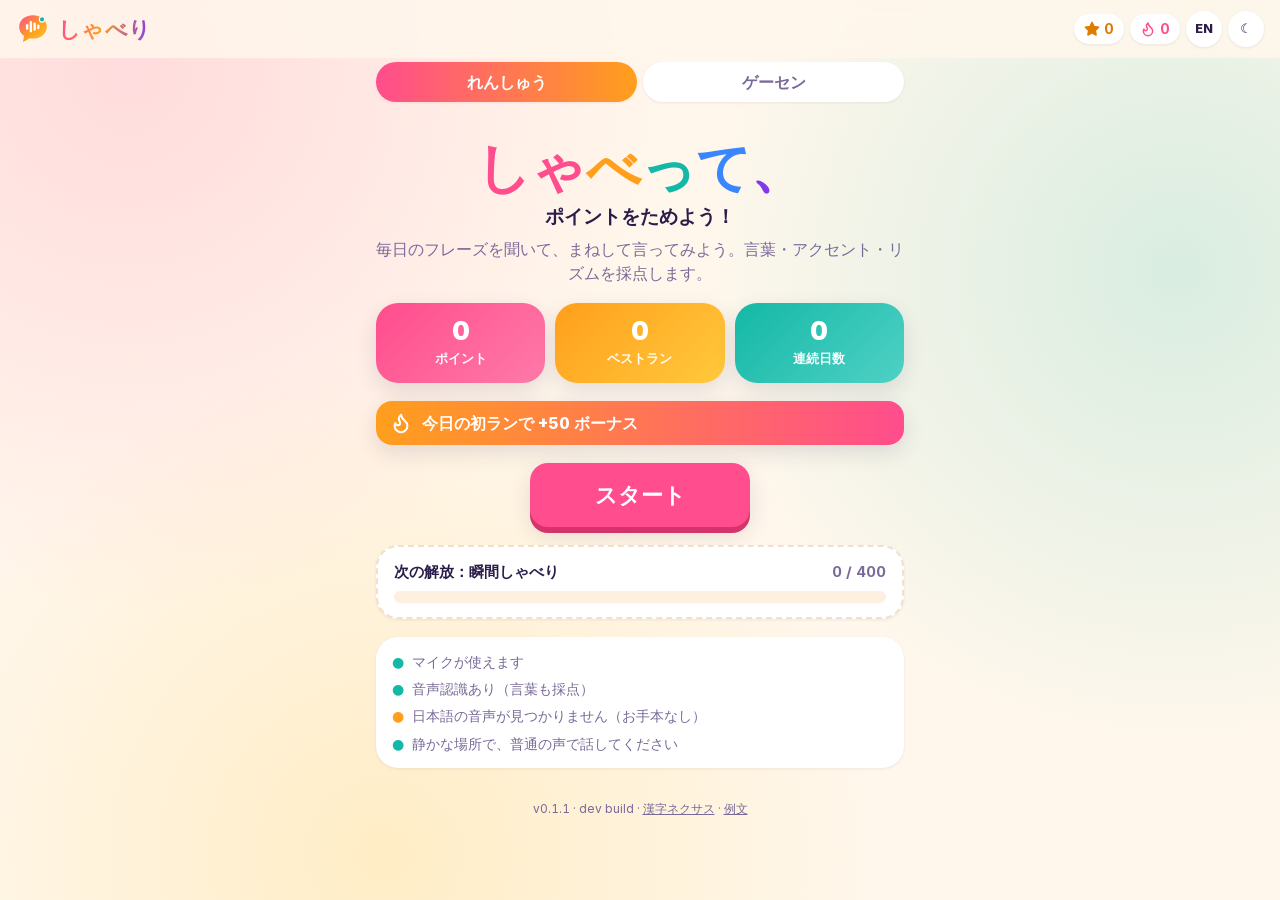
==== site/index.html @ 48d6d013 "v0.1.1: Shaberi, shadowing practice with an arcade Practice runs: hear an everyday phrase, say it ba" ====
<!DOCTYPE html>
<html lang="ja" data-theme="light">
<head>
  <meta charset="UTF-8">
  <meta name="viewport" content="width=device-width, initial-scale=1.0, viewport-fit=cover">
  <title>しゃべり Shaberi</title>
  <link rel="icon" type="image/svg+xml" href="icon.svg">
  <link rel="manifest" href="manifest.webmanifest">
  <link rel="apple-touch-icon" href="icons/apple-touch-icon.png">
  <meta name="theme-color" content="#fff7ec" media="(prefers-color-scheme: light)">
  <meta name="theme-color" content="#1a1033" media="(prefers-color-scheme: dark)">
  <meta name="mobile-web-app-capable" content="yes">
  <meta name="apple-mobile-web-app-capable" content="yes">
  <meta name="apple-mobile-web-app-status-bar-style" content="default">
  <meta name="apple-mobile-web-app-title" content="しゃべり">
  <script>document.documentElement.dataset.theme = localStorage.getItem('shaberi_theme') === 'dark' ? 'dark' : 'light';</script>
  <link rel="stylesheet" href="css/base.css">
  <link rel="stylesheet" href="css/play.css">
  <script type="module" src="js/pages/play.js"></script>
</head>
<body>

  <header id="top-bar">
    <div class="brand">
      <img class="brand-badge" src="icon.svg" alt="">
      <span class="brand-title">しゃべり</span>
    </div>
    <div class="top-stats">
      <span class="pill pill-points" id="hud-points" title="Points"><svg class="pill-ico" viewBox="0 0 24 24" fill="none" stroke="currentColor" stroke-width="2.2" stroke-linecap="round" stroke-linejoin="round" aria-hidden="true"><path d="M12 2l3.09 6.26L22 9.27l-5 4.87 1.18 6.88L12 17.77l-6.18 3.25L7 14.14 2 9.27l6.91-1.01L12 2z"/></svg> <b>0</b></span>
      <span class="pill pill-streak" id="hud-streak" title="Streak"><svg class="pill-ico" viewBox="0 0 24 24" fill="none" stroke="currentColor" stroke-width="2.2" stroke-linecap="round" stroke-linejoin="round" aria-hidden="true"><path d="M8.5 14.5A2.5 2.5 0 0 0 11 12c0-1.38-.5-2-1-3-1.072-2.143-.224-4.054 2-6 .5 2.5 2 4.9 4 6.5 2 1.6 3 3.5 3 5.5a7 7 0 1 1-14 0c0-1.153.433-2.294 1-3a2.5 2.5 0 0 0 2.5 2.5z"/></svg> <b>0</b></span>
      <button type="button" class="icon-btn" id="btn-lang" aria-label="Language">EN</button>
      <button type="button" class="icon-btn" id="btn-theme" aria-label="Theme">☾</button>
    </div>
  </header>

  <nav class="tabs" aria-label="Sections">
    <a href="index.html" class="tab active" aria-current="page"><span data-ja="れんしゅう" data-en="Practice">れんしゅう</span></a>
    <a href="arcade.html" class="tab"><span data-ja="ゲーセン" data-en="Arcade">ゲーセン</span></a>
  </nav>

  <main class="page">

    <!-- Home -->
    <section class="screen" id="screen-home">
      <div class="hero">
        <h1 class="hero-title">
          <span class="c1">しゃ</span><span class="c2">べ</span><span class="c3">っ</span><span class="c4">て</span><span class="c5">、</span><br>
          <span class="hero-sub" data-ja="ポイントをためよう！" data-en="Speak up, score points!">ポイントをためよう！</span>
        </h1>
        <p class="hero-lede" data-ja="毎日のフレーズを聞いて、まねして言ってみよう。言葉・アクセント・リズムを採点します。" data-en="Hear an everyday phrase, then say it back. You're scored on words, pitch accent and rhythm.">毎日のフレーズを聞いて、まねして言ってみよう。言葉・アクセント・リズムを採点します。</p>
      </div>

      <div class="stat-row">
        <div class="stat-card s-pink"><b id="stat-points">0</b><span data-ja="ポイント" data-en="Points">ポイント</span></div>
        <div class="stat-card s-orange"><b id="stat-best">0</b><span data-ja="ベストラン" data-en="Best run">ベストラン</span></div>
        <div class="stat-card s-teal"><b id="stat-streak">0</b><span data-ja="連続日数" data-en="Day streak">連続日数</span></div>
      </div>

      <div class="daily" id="daily">
        <svg class="ico" viewBox="0 0 24 24" fill="none" stroke="currentColor" stroke-width="2.2" stroke-linecap="round" stroke-linejoin="round" aria-hidden="true"><path d="M8.5 14.5A2.5 2.5 0 0 0 11 12c0-1.38-.5-2-1-3-1.072-2.143-.224-4.054 2-6 .5 2.5 2 4.9 4 6.5 2 1.6 3 3.5 3 5.5a7 7 0 1 1-14 0c0-1.153.433-2.294 1-3a2.5 2.5 0 0 0 2.5 2.5z"/></svg>
        <span id="daily-text"></span>
      </div>

      <button type="button" class="big-btn btn-go" id="btn-start">
        <span data-ja="スタート" data-en="Start">スタート</span>
      </button>
      <p class="fine" id="start-error" role="alert" hidden></p>

      <a class="goal" id="goal" href="arcade.html" hidden>
        <span class="goal-head"><b id="goal-title"></b><span id="goal-count"></span></span>
        <span class="goal-track"><span class="goal-fill" id="goal-fill"></span></span>
      </a>

      <ul class="checks" id="checks"></ul>
    </section>

    <!-- Play -->
    <section class="screen" id="screen-play" hidden>
      <div class="run-bar">
        <div class="dots" id="run-dots"></div>
        <div class="combo" id="combo" hidden><span id="combo-n">0</span> <small data-ja="コンボ" data-en="combo">コンボ</small> <em id="combo-x">×1.0</em></div>
        <div class="run-points">★ <b id="run-points">0</b></div>
      </div>

      <article class="phrase-card" id="phrase-card">
        <span class="scene" id="phrase-scene"></span>
        <p class="phrase-text" id="phrase-text" lang="ja"></p>
        <p class="phrase-en" id="phrase-en"></p>
        <svg class="pitch-graph" id="pitch-graph" role="img" aria-label="Pitch accent"></svg>
        <div class="graph-legend">
          <span class="lg-model" data-ja="お手本のアクセント" data-en="Model accent">お手本のアクセント</span>
          <span class="lg-you" data-ja="あなたの声" data-en="Your voice">あなたの声</span>
        </div>
      </article>

      <div class="controls" id="controls">
        <button type="button" class="round-btn btn-listen" id="btn-listen" aria-label="Listen">
          <svg class="ico" viewBox="0 0 24 24" fill="none" stroke="currentColor" stroke-width="2.2" stroke-linecap="round" stroke-linejoin="round" aria-hidden="true"><path d="M11 4.702a.705.705 0 0 0-1.203-.498L6.413 7.587A1.4 1.4 0 0 1 5.416 8H3a1 1 0 0 0-1 1v6a1 1 0 0 0 1 1h2.416a1.4 1.4 0 0 1 .997.413l3.383 3.384A.705.705 0 0 0 11 19.298z"/><path d="M16 9a5 5 0 0 1 0 6"/><path d="M19.364 18.364a9 9 0 0 0 0-12.728"/></svg><span class="lbl" data-ja="聞く" data-en="Listen">聞く</span>
        </button>
        <button type="button" class="round-btn btn-rec" id="btn-rec" aria-label="Record">
          <svg class="ico" viewBox="0 0 24 24" fill="none" stroke="currentColor" stroke-width="2.2" stroke-linecap="round" stroke-linejoin="round" aria-hidden="true"><path d="M12 2a3 3 0 0 0-3 3v7a3 3 0 0 0 6 0V5a3 3 0 0 0-3-3Z"/><path d="M19 10v2a7 7 0 0 1-14 0v-2"/><line x1="12" x2="12" y1="19" y2="22"/></svg><span class="lbl" data-ja="話す" data-en="Speak">話す</span>
          <span class="level" id="rec-level"></span>
        </button>
      </div>
      <p class="status" id="status" role="status"></p>

      <div class="result" id="result" hidden>
        <div class="result-head">
          <div class="grade" id="grade">S</div>
          <div class="result-score"><b id="result-total">0</b><span>/100</span></div>
        </div>
        <div class="bars" id="bars"></div>
        <p class="heard" id="heard" hidden></p>
        <ul class="tips" id="tips"></ul>
        <div class="result-actions">
          <button type="button" class="big-btn btn-soft" id="btn-retry" data-ja="もう一回" data-en="Try again">もう一回</button>
          <button type="button" class="big-btn btn-go" id="btn-next"><span data-ja="次へ" data-en="Next">次へ</span> <small id="next-points"></small></button>
        </div>
      </div>
    </section>

    <!-- Summary -->
    <section class="screen" id="screen-summary" hidden>
      <h2 class="summary-title" data-ja="ラン完了！" data-en="Run complete!">ラン完了！</h2>
      <div class="new-best" id="new-best" hidden data-ja="ベスト更新！" data-en="New best!">ベスト更新！</div>
      <div class="summary-points">★ <b id="sum-points">0</b></div>
      <p class="sum-bonus" id="sum-bonus" hidden></p>
      <div class="sum-grades" id="sum-grades"></div>
      <p class="sum-combo" id="sum-combo"></p>
      <div class="result-actions">
        <button type="button" class="big-btn btn-soft" id="btn-home" data-ja="ホーム" data-en="Home">ホーム</button>
        <button type="button" class="big-btn btn-go" id="btn-again" data-ja="もう一回！" data-en="Play again!">もう一回！</button>
      </div>
    </section>

  </main>

  <canvas id="fx" aria-hidden="true"></canvas>
  <footer class="foot" id="foot"></footer>
</body>
</html>
---- site/css/base.css ----
/* Shared theme and components. Page-specific styles live in css/<page>.css.
   Shaberi is the colourful sibling of Kanji Nexus and Reibun: warm cream / deep
   grape backgrounds, candy accents, chunky game buttons. */

@font-face {
  font-family: 'Shaberi Latin';
  src: url('../fonts/inter-latin.woff2') format('woff2');
  font-weight: 100 900;
  font-style: normal;
  font-display: swap;
  unicode-range: U+0020-007E, U+00A0-00FF, U+0131, U+0152-0153, U+02C6, U+02DA, U+02DC, U+2010-2027, U+2030-203A,
    U+2044, U+20AC, U+2122, U+2190-2193, U+2212, U+2215, U+2248, U+2260, U+2264-2265;
}

:root {
  /* Candy palette */
  --pink: #ff4d8d;
  --orange: #ff9f1c;
  --yellow: #ffc93c;
  --teal: #14b8a6;
  --blue: #3a86ff;
  --purple: #8338ec;
  --pink-deep: #d6336c;
  --orange-deep: #e07b00;
  --teal-deep: #0d9488;
  --blue-deep: #2563eb;
  --purple-deep: #6420c9;

  --bg-page: #fff7ec;
  --bg-surface: #ffffff;
  --bg-elevated: #fdf0e1;
  --text-main: #2b1d4a;
  --text-muted: #7a6a99;
  --border-color: #f1e0cc;
  --blob-1: rgba(255, 77, 141, 0.16);
  --blob-2: rgba(20, 184, 166, 0.16);
  --blob-3: rgba(255, 201, 60, 0.22);

  /* Pitch: high and low mora */
  --hi: var(--pink);
  --lo: var(--blue);
  --you: var(--purple);

  --shadow-sm: 0 1px 3px rgba(43, 29, 74, 0.08);
  --shadow-md: 0 8px 22px rgba(43, 29, 74, 0.12);
  --radius: 22px;
  --header-h: 58px;
  --header-total: calc(var(--header-h) + env(safe-area-inset-top, 0px));
  --font: 'Shaberi Latin', 'Hiragino Maru Gothic ProN', 'Hiragino Sans', 'Hiragino Kaku Gothic ProN', 'Noto Sans JP',
    'Noto Sans CJK JP', 'Yu Gothic UI', 'Yu Gothic', Meiryo, system-ui, sans-serif;
}

[data-theme='dark'] {
  --bg-page: #1a1033;
  --bg-surface: #261845;
  --bg-elevated: #33225c;
  --text-main: #fdf6ff;
  --text-muted: #b9a8d9;
  --border-color: #3f2c6e;
  --blob-1: rgba(255, 77, 141, 0.18);
  --blob-2: rgba(20, 184, 166, 0.14);
  --blob-3: rgba(131, 56, 236, 0.3);
  --you: #c4a2ff;
  --shadow-sm: 0 1px 3px rgba(0, 0, 0, 0.4);
  --shadow-md: 0 8px 22px rgba(0, 0, 0, 0.45);
}

* {
  box-sizing: border-box;
  margin: 0;
  padding: 0;
}

button {
  font: inherit;
  color: inherit;
  cursor: pointer;
  border: 0;
  background: none;
}

[hidden] {
  display: none !important;
}

html {
  background: var(--bg-page);
}

body {
  font-family: var(--font);
  font-variant-numeric: tabular-nums;
  -webkit-font-smoothing: antialiased;
  color: var(--text-main);
  line-height: 1.5;
  min-height: 100dvh;
  -webkit-tap-highlight-color: transparent;
  background:
    radial-gradient(circle at 10% 8%, var(--blob-1), transparent 38%),
    radial-gradient(circle at 92% 30%, var(--blob-2), transparent 36%),
    radial-gradient(circle at 30% 95%, var(--blob-3), transparent 40%),
    var(--bg-page);
  background-attachment: fixed;
}

/* ================= HEADER ================= */
#top-bar {
  position: sticky;
  top: 0;
  z-index: 100;
  height: var(--header-total);
  padding: env(safe-area-inset-top, 0px) 16px 0;
  display: flex;
  align-items: center;
  justify-content: space-between;
  gap: 8px;
  background: color-mix(in srgb, var(--bg-page) 82%, transparent);
  backdrop-filter: blur(10px);
  -webkit-backdrop-filter: blur(10px);
}

.brand {
  display: flex;
  align-items: center;
  gap: 8px;
}
.brand-badge {
  width: 34px;
  height: 34px;
}
.brand-title {
  white-space: nowrap;
  font-size: 1.35rem;
  font-weight: 900;
  letter-spacing: 0.02em;
  background: linear-gradient(90deg, var(--pink), var(--orange) 45%, var(--purple));
  -webkit-background-clip: text;
  background-clip: text;
  color: transparent;
}

.top-stats {
  display: flex;
  align-items: center;
  gap: 6px;
}

.pill {
  display: inline-flex;
  align-items: center;
  gap: 4px;
  padding: 4px 10px;
  border-radius: 999px;
  font-size: 0.9rem;
  font-weight: 700;
  background: var(--bg-surface);
  box-shadow: var(--shadow-sm);
}
.pill-ico {
  width: 16px;
  height: 16px;
}
.pill-points {
  color: var(--orange-deep);
}
.pill-points .pill-ico {
  fill: currentColor;
}
.pill-streak {
  color: var(--pink);
}
[data-theme='dark'] .pill-points {
  color: var(--yellow);
}
.pill.bump {
  animation: bump 0.45s ease;
}

.icon-btn {
  width: 36px;
  height: 36px;
  border-radius: 50%;
  font-weight: 800;
  font-size: 0.8rem;
  background: var(--bg-surface);
  box-shadow: var(--shadow-sm);
}

/* ================= LAYOUT ================= */
.page {
  max-width: 560px;
  margin: 0 auto;
  padding: 12px 16px calc(32px + env(safe-area-inset-bottom, 0px));
}

/* ================= BUTTONS ================= */
/* Chunky "game" buttons: a darker lip underneath that squashes when pressed. */
.big-btn {
  --face: var(--teal);
  --lip: var(--teal-deep);
  display: inline-flex;
  align-items: center;
  justify-content: center;
  gap: 8px;
  min-height: 56px;
  padding: 0 28px;
  border-radius: 18px;
  font-size: 1.15rem;
  font-weight: 800;
  color: #fff;
  background: var(--face);
  box-shadow: 0 6px 0 var(--lip), var(--shadow-md);
  transition: transform 0.08s ease, box-shadow 0.08s ease;
}
.big-btn:active {
  transform: translateY(4px);
  box-shadow: 0 2px 0 var(--lip), var(--shadow-sm);
}
.big-btn:disabled {
  opacity: 0.5;
  cursor: default;
}
.btn-go {
  --face: var(--pink);
  --lip: var(--pink-deep);
}
.btn-soft {
  --face: var(--bg-surface);
  --lip: var(--border-color);
  color: var(--text-main);
}

.fine {
  font-size: 0.85rem;
  color: var(--text-muted);
}

@keyframes bump {
  0% { transform: scale(1); }
  40% { transform: scale(1.25); }
  100% { transform: scale(1); }
}
@keyframes pop-in {
  0% { transform: scale(0.3) rotate(-12deg); opacity: 0; }
  60% { transform: scale(1.15) rotate(4deg); opacity: 1; }
  100% { transform: scale(1) rotate(0); }
}
@keyframes rise-in {
  from { transform: translateY(14px); opacity: 0; }
  to { transform: none; opacity: 1; }
}

@media (max-width: 400px) {
  .brand-title { font-size: 1.1rem; }
  .brand-badge { width: 28px; height: 28px; }
  .pill { padding: 4px 8px; }
}

@media (prefers-reduced-motion: reduce) {
  *, *::before, *::after {
    animation-duration: 0.01ms !important;
    transition-duration: 0.01ms !important;
  }
}

/* ================= SECTION TABS ================= */
.tabs {
  position: sticky;
  top: var(--header-total);
  z-index: 90;
  display: flex;
  gap: 6px;
  max-width: 560px;
  margin: 0 auto;
  padding: 4px 16px 6px;
}
.tab {
  flex: 1;
  text-align: center;
  padding: 8px 0;
  border-radius: 999px;
  font-weight: 800;
  text-decoration: none;
  color: var(--text-muted);
  background: var(--bg-surface);
  box-shadow: var(--shadow-sm);
}
.tab.active {
  color: #fff;
  background: linear-gradient(90deg, var(--pink), var(--orange));
}
.tab:nth-child(2).active {
  background: linear-gradient(90deg, var(--purple), var(--blue));
}

/* A screen-wide progress track (goals, fuses). */
.track {
  display: block;
  height: 12px;
  border-radius: 999px;
  background: var(--bg-elevated);
  overflow: hidden;
}

/* ================= SHARED GAME UI ================= */
.screen {
  display: flex;
  flex-direction: column;
  gap: 18px;
  animation: rise-in 0.3s ease;
}

.grade {
  width: 84px;
  height: 84px;
  border-radius: 24px;
  display: grid;
  place-items: center;
  font-size: 3.2rem;
  font-weight: 900;
  color: #fff;
  animation: pop-in 0.55s cubic-bezier(0.2, 1.4, 0.5, 1);
}

.grade.g-S { background: conic-gradient(from 200deg, var(--pink), var(--orange), var(--yellow), var(--teal), var(--blue), var(--purple), var(--pink)); text-shadow: 0 2px 0 rgba(0, 0, 0, 0.2); }

.grade.g-A { background: var(--teal); }

.grade.g-B { background: var(--blue); }

.grade.g-C { background: var(--orange); }

.grade.g-D { background: var(--pink-deep); }

.result-actions {
  display: flex;
  gap: 12px;
  justify-content: center;
}

.result-actions .big-btn {
  flex: 1;
  padding: 0 12px;
}

.new-best {
  align-self: center;
  padding: 4px 16px;
  border-radius: 999px;
  color: #fff;
  font-weight: 900;
  background: linear-gradient(90deg, var(--orange), var(--pink));
  animation: pop-in 0.6s ease 0.3s backwards;
}

.sum-bonus {
  align-self: center;
  padding: 4px 14px;
  border-radius: 999px;
  font-weight: 800;
  color: #fff;
  background: linear-gradient(90deg, var(--teal), var(--blue));
}

#fx {
  position: fixed;
  inset: 0;
  width: 100%;
  height: 100%;
  pointer-events: none;
  z-index: 200;
}

.float-points {
  position: fixed;
  z-index: 210;
  font-size: 1.6rem;
  font-weight: 900;
  color: var(--orange);
  text-shadow: 0 2px 0 rgba(0, 0, 0, 0.12);
  pointer-events: none;
  animation: float-up 1s ease-out forwards;
}

@keyframes float-up {
  from { transform: translate(-50%, 0) scale(0.8); opacity: 1; }
  to { transform: translate(-50%, -80px) scale(1.2); opacity: 0; }
}

.foot {
  text-align: center;
  font-size: 0.75rem;
  color: var(--text-muted);
  padding: 0 16px 24px;
}

.foot a {
  color: inherit;
}

/* Pitch graph (practice card and Accent Snap) */
.pitch-graph {
  display: block;
  width: 100%;
  height: auto;
  margin-top: 10px;
  overflow: visible;
}

.pitch-graph .step {
  stroke-width: 7;
  stroke-linecap: round;
  fill: none;
  opacity: 0.9;
}

.pitch-graph .step.hi { stroke: var(--hi); }
.pitch-graph .step.lo { stroke: var(--lo); }
.pitch-graph .link {
  stroke: var(--text-muted);
  stroke-width: 2;
  stroke-dasharray: 3 4;
  fill: none;
  opacity: 0.6;
}

.pitch-graph .mora {
  font-size: 22px;
  font-weight: 700;
  fill: var(--text-main);
  text-anchor: middle;
}

.pitch-graph .mora.hi { fill: var(--hi); }
.pitch-graph .mora.lo { fill: var(--lo); }
.pitch-graph .you {
  fill: none;
  stroke: var(--you);
  stroke-width: 3.5;
  stroke-linecap: round;
  stroke-linejoin: round;
}

.pitch-graph .miss {
  fill: var(--orange);
  opacity: 0.25;
}
---- site/css/play.css ----
/* The play page: home, a run, and its summary. */


/* ================= HOME ================= */
.hero {
  text-align: center;
  padding-top: 18px;
}
.hero-title {
  font-size: clamp(2.4rem, 11vw, 3.4rem);
  font-weight: 900;
  line-height: 1.1;
}
.hero-title .c1 { color: var(--pink); }
.hero-title .c2 { color: var(--orange); }
.hero-title .c3 { color: var(--teal); }
.hero-title .c4 { color: var(--blue); }
.hero-title .c5 { color: var(--purple); }
.hero-title > span:not(.hero-sub) {
  display: inline-block;
  animation: pop-in 0.5s ease backwards;
}
.hero-title .c2 { animation-delay: 0.06s; }
.hero-title .c3 { animation-delay: 0.12s; }
.hero-title .c4 { animation-delay: 0.18s; }
.hero-title .c5 { animation-delay: 0.24s; }
.hero-sub {
  display: block;
  margin-top: 8px;
  font-size: 1.2rem;
  font-weight: 800;
  color: var(--text-main);
}
.hero-lede {
  margin-top: 10px;
  color: var(--text-muted);
}

.stat-row {
  display: grid;
  grid-template-columns: repeat(3, 1fr);
  gap: 10px;
}
.stat-card {
  border-radius: var(--radius);
  padding: 14px 8px;
  text-align: center;
  color: #fff;
  box-shadow: var(--shadow-md);
}
.stat-card b {
  display: block;
  font-size: 1.6rem;
  font-weight: 900;
  line-height: 1.1;
}
.stat-card span {
  font-size: 0.8rem;
  font-weight: 700;
  opacity: 0.95;
}
.s-pink { background: linear-gradient(135deg, var(--pink), #ff7aa8); }
.s-orange { background: linear-gradient(135deg, var(--orange), var(--yellow)); }
.s-teal { background: linear-gradient(135deg, var(--teal), #4fd1c5); }

#btn-start {
  align-self: center;
  min-width: 220px;
  min-height: 64px;
  font-size: 1.4rem;
}

.checks {
  list-style: none;
  display: flex;
  flex-direction: column;
  gap: 6px;
  font-size: 0.88rem;
  color: var(--text-muted);
  background: var(--bg-surface);
  border-radius: var(--radius);
  padding: 14px 16px;
  box-shadow: var(--shadow-sm);
}
.checks li::before {
  content: '●';
  margin-right: 8px;
}
.checks li.ok::before { color: var(--teal); }
.checks li.warn::before { color: var(--orange); }
.checks li.bad::before { color: var(--pink); }

/* ================= RUN BAR ================= */
.run-bar {
  display: flex;
  align-items: center;
  justify-content: space-between;
  gap: 10px;
  min-height: 36px;
}
.dots {
  display: flex;
  gap: 6px;
}
.dot {
  width: 14px;
  height: 14px;
  border-radius: 50%;
  background: var(--border-color);
  transition: background 0.2s, transform 0.2s;
}
.dot.now {
  background: var(--purple);
  transform: scale(1.25);
}
.dot.g-S { background: linear-gradient(135deg, var(--pink), var(--yellow)); }
.dot.g-A { background: var(--teal); }
.dot.g-B { background: var(--blue); }
.dot.g-C { background: var(--orange); }
.dot.g-D { background: var(--pink-deep); }

.combo {
  font-weight: 900;
  color: var(--orange-deep);
  animation: bump 0.4s ease;
}
[data-theme='dark'] .combo { color: var(--yellow); }
.combo em {
  font-style: normal;
  margin-left: 4px;
  padding: 1px 8px;
  border-radius: 999px;
  color: #fff;
  background: linear-gradient(90deg, var(--orange), var(--pink));
}
.run-points {
  font-weight: 800;
  color: var(--text-muted);
}

/* ================= PHRASE CARD ================= */
.phrase-card {
  position: relative;
  background: var(--bg-surface);
  border-radius: var(--radius);
  padding: 18px 16px 12px;
  box-shadow: var(--shadow-md);
  border-top: 6px solid var(--scene, var(--purple));
  text-align: center;
}
.scene {
  display: inline-block;
  padding: 2px 12px;
  border-radius: 999px;
  font-size: 0.78rem;
  font-weight: 800;
  color: #fff;
  background: var(--scene, var(--purple));
}
.phrase-text {
  margin-top: 8px;
  font-size: clamp(1.6rem, 7.5vw, 2.2rem);
  font-weight: 800;
  line-height: 1.3;
  word-break: keep-all;
  overflow-wrap: anywhere;
}
.phrase-en {
  color: var(--text-muted);
  font-size: 0.95rem;
}


.graph-legend {
  display: flex;
  justify-content: center;
  gap: 16px;
  font-size: 0.75rem;
  color: var(--text-muted);
}
.graph-legend span::before {
  content: '';
  display: inline-block;
  width: 16px;
  height: 4px;
  border-radius: 2px;
  margin-right: 6px;
  vertical-align: middle;
}
.lg-model::before { background: linear-gradient(90deg, var(--lo) 50%, var(--hi) 50%); }
.lg-you::before { background: var(--you); }

/* ================= CONTROLS ================= */
.controls {
  display: flex;
  justify-content: center;
  align-items: center;
  gap: 28px;
}
.round-btn {
  --face: var(--blue);
  --lip: var(--blue-deep);
  position: relative;
  width: 96px;
  height: 96px;
  border-radius: 50%;
  display: flex;
  flex-direction: column;
  align-items: center;
  justify-content: center;
  color: #fff;
  font-weight: 800;
  background: var(--face);
  box-shadow: 0 6px 0 var(--lip), var(--shadow-md);
  transition: transform 0.08s ease, box-shadow 0.08s ease;
}
.round-btn:active {
  transform: translateY(4px);
  box-shadow: 0 2px 0 var(--lip);
}
.round-btn:disabled {
  opacity: 0.45;
  cursor: default;
}
.round-btn .ico {
  width: 34px;
  height: 34px;
}
.btn-rec .ico {
  width: 40px;
  height: 40px;
}
.round-btn .lbl {
  font-size: 0.85rem;
}
.btn-rec {
  --face: var(--pink);
  --lip: var(--pink-deep);
  width: 116px;
  height: 116px;
}
.btn-rec .level {
  position: absolute;
  inset: -8px;
  border-radius: 50%;
  border: 4px solid var(--pink);
  opacity: 0;
  transform: scale(var(--lvl, 1));
  transition: transform 0.06s linear;
  pointer-events: none;
}
.btn-rec.recording {
  --face: var(--purple);
  --lip: var(--purple-deep);
}
.btn-rec.recording .level {
  opacity: 0.6;
}
.btn-listen.playing {
  animation: bump 0.6s ease infinite;
}

.status {
  min-height: 1.5em;
  text-align: center;
  font-weight: 700;
  color: var(--text-muted);
}

/* ================= RESULT ================= */
.result {
  background: var(--bg-surface);
  border-radius: var(--radius);
  padding: 16px;
  box-shadow: var(--shadow-md);
  display: flex;
  flex-direction: column;
  gap: 12px;
  animation: rise-in 0.3s ease;
}
.result-head {
  display: flex;
  align-items: center;
  justify-content: center;
  gap: 16px;
}
.result-score b {
  font-size: 2.6rem;
  font-weight: 900;
}
.result-score span {
  color: var(--text-muted);
  font-weight: 700;
}

.bars {
  display: flex;
  flex-direction: column;
  gap: 8px;
}
.bar {
  display: grid;
  grid-template-columns: 6.5em 1fr 3em;
  align-items: center;
  gap: 8px;
  font-size: 0.88rem;
  font-weight: 700;
}
.bar-track {
  display: block;
  height: 12px;
  border-radius: 999px;
  background: var(--bg-elevated);
  overflow: hidden;
}
.bar-fill {
  display: block;
  height: 100%;
  width: 0;
  border-radius: inherit;
  background: var(--c);
  transition: width 0.7s cubic-bezier(0.2, 0.9, 0.3, 1);
}
.bar-val {
  text-align: right;
  color: var(--text-muted);
}
.bar.na .bar-val {
  font-size: 0.75rem;
}

.heard {
  font-size: 0.9rem;
  color: var(--text-muted);
  text-align: center;
}
.heard b {
  color: var(--text-main);
}

.tips {
  list-style: none;
  display: flex;
  flex-direction: column;
  gap: 6px;
}
.tips li {
  padding: 8px 12px;
  border-radius: 12px;
  background: var(--bg-elevated);
  font-size: 0.92rem;
}
.tips li.good {
  background: color-mix(in srgb, var(--teal) 18%, var(--bg-surface));
}

#btn-next small {
  font-size: 0.85rem;
  opacity: 0.95;
}

/* ================= SUMMARY ================= */
.summary-title {
  text-align: center;
  font-size: 2rem;
  font-weight: 900;
  margin-top: 20px;
  color: var(--purple);
}
[data-theme='dark'] .summary-title { color: #c4a2ff; }
.summary-points {
  text-align: center;
  font-size: 3.4rem;
  font-weight: 900;
  color: var(--orange);
}
.sum-grades {
  display: flex;
  justify-content: center;
  gap: 8px;
}
.sum-grades .grade {
  width: 52px;
  height: 52px;
  font-size: 1.8rem;
  border-radius: 16px;
}
.sum-combo {
  text-align: center;
  font-weight: 700;
  color: var(--text-muted);
}

/* ================= FX / FOOTER ================= */


@media (max-width: 380px) {
  .round-btn { width: 84px; height: 84px; }
  .btn-rec { width: 104px; height: 104px; }
  .stat-card b { font-size: 1.3rem; }
}

/* ================= DAILY + GOAL ================= */
.daily {
  display: flex;
  align-items: center;
  gap: 10px;
  padding: 10px 14px;
  border-radius: 16px;
  font-weight: 800;
  color: #fff;
  background: linear-gradient(90deg, var(--orange), var(--pink));
  box-shadow: var(--shadow-md);
}
.daily .ico {
  width: 22px;
  height: 22px;
  flex: none;
}
.daily.done {
  color: var(--text-muted);
  background: var(--bg-surface);
  box-shadow: var(--shadow-sm);
}

.goal {
  display: flex;
  flex-direction: column;
  gap: 8px;
  padding: 14px 16px;
  border-radius: var(--radius);
  text-decoration: none;
  color: inherit;
  background: var(--bg-surface);
  box-shadow: var(--shadow-sm);
  border: 2px dashed var(--border-color);
}
.goal-head {
  display: flex;
  justify-content: space-between;
  gap: 8px;
  font-size: 0.92rem;
}
.goal-head span {
  color: var(--text-muted);
  font-weight: 700;
  white-space: nowrap;
}
.goal-track {
  display: block;
  height: 12px;
  border-radius: 999px;
  background: var(--bg-elevated);
  overflow: hidden;
}
.goal-fill {
  display: block;
  height: 100%;
  border-radius: inherit;
  background: linear-gradient(90deg, var(--purple), var(--blue));
  transition: width 0.6s ease;
}
.goal.ready {
  border: 2px solid var(--purple);
  animation: bump 1.6s ease infinite;
}
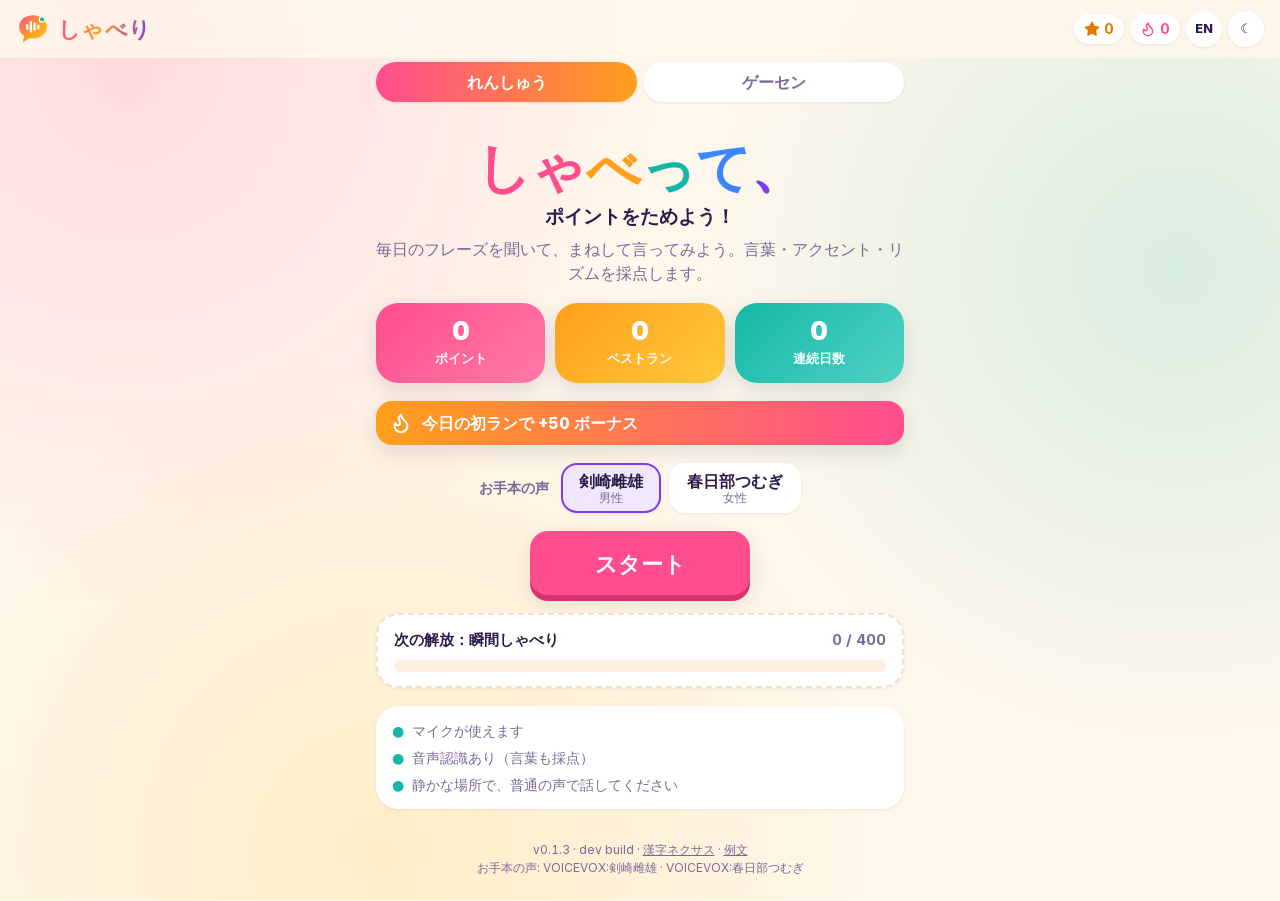
==== commit e8046d8d: "v0.1.3: Real model voices for every phrase The listen button now plays VOICEVOX recordings of each p" ====
--- a/site/index.html
+++ b/site/index.html
@@ -59,6 +59,11 @@
       <div class="daily" id="daily">
         <svg class="ico" viewBox="0 0 24 24" fill="none" stroke="currentColor" stroke-width="2.2" stroke-linecap="round" stroke-linejoin="round" aria-hidden="true"><path d="M8.5 14.5A2.5 2.5 0 0 0 11 12c0-1.38-.5-2-1-3-1.072-2.143-.224-4.054 2-6 .5 2.5 2 4.9 4 6.5 2 1.6 3 3.5 3 5.5a7 7 0 1 1-14 0c0-1.153.433-2.294 1-3a2.5 2.5 0 0 0 2.5 2.5z"/></svg>
         <span id="daily-text"></span>
+      </div>
+
+      <div class="voice-pick">
+        <span class="voice-pick-label" data-ja="お手本の声" data-en="Model voice">お手本の声</span>
+        <div class="voice-picker" id="voice-picker" role="group" aria-label="Model voice"></div>
       </div>
 
       <button type="button" class="big-btn btn-go" id="btn-start">
--- a/site/css/base.css
+++ b/site/css/base.css
@@ -265,8 +265,7 @@
 
 /* ================= SECTION TABS ================= */
 .tabs {
-  position: sticky;
-  top: var(--header-total);
+  position: relative;
   z-index: 90;
   display: flex;
   gap: 6px;
--- a/site/css/play.css
+++ b/site/css/play.css
@@ -162,7 +162,10 @@
   font-size: clamp(1.6rem, 7.5vw, 2.2rem);
   font-weight: 800;
   line-height: 1.3;
-  word-break: keep-all;
+  /* Break between phrases (コーヒーを／ひとつ／ください), never inside a word, and
+     keep the lines even. Browsers without auto-phrase fall back to normal breaking. */
+  word-break: auto-phrase;
+  text-wrap: balance;
   overflow-wrap: anywhere;
 }
 .phrase-en {
@@ -465,3 +468,40 @@
   animation: bump 1.6s ease infinite;
 }
 
+
+/* ================= VOICE PICKER ================= */
+.voice-pick {
+  display: flex;
+  align-items: center;
+  justify-content: center;
+  flex-wrap: wrap;
+  gap: 8px 12px;
+}
+.voice-pick-label {
+  font-weight: 800;
+  font-size: 0.9rem;
+  color: var(--text-muted);
+}
+.voice-picker {
+  display: flex;
+  gap: 8px;
+}
+.voice-chip {
+  display: flex;
+  flex-direction: column;
+  align-items: center;
+  padding: 6px 16px;
+  border-radius: 16px;
+  background: var(--bg-surface);
+  box-shadow: var(--shadow-sm);
+  border: 2px solid transparent;
+  line-height: 1.25;
+}
+.voice-chip small {
+  font-size: 0.72rem;
+  color: var(--text-muted);
+}
+.voice-chip.on {
+  border-color: var(--purple);
+  background: color-mix(in srgb, var(--purple) 12%, var(--bg-surface));
+}
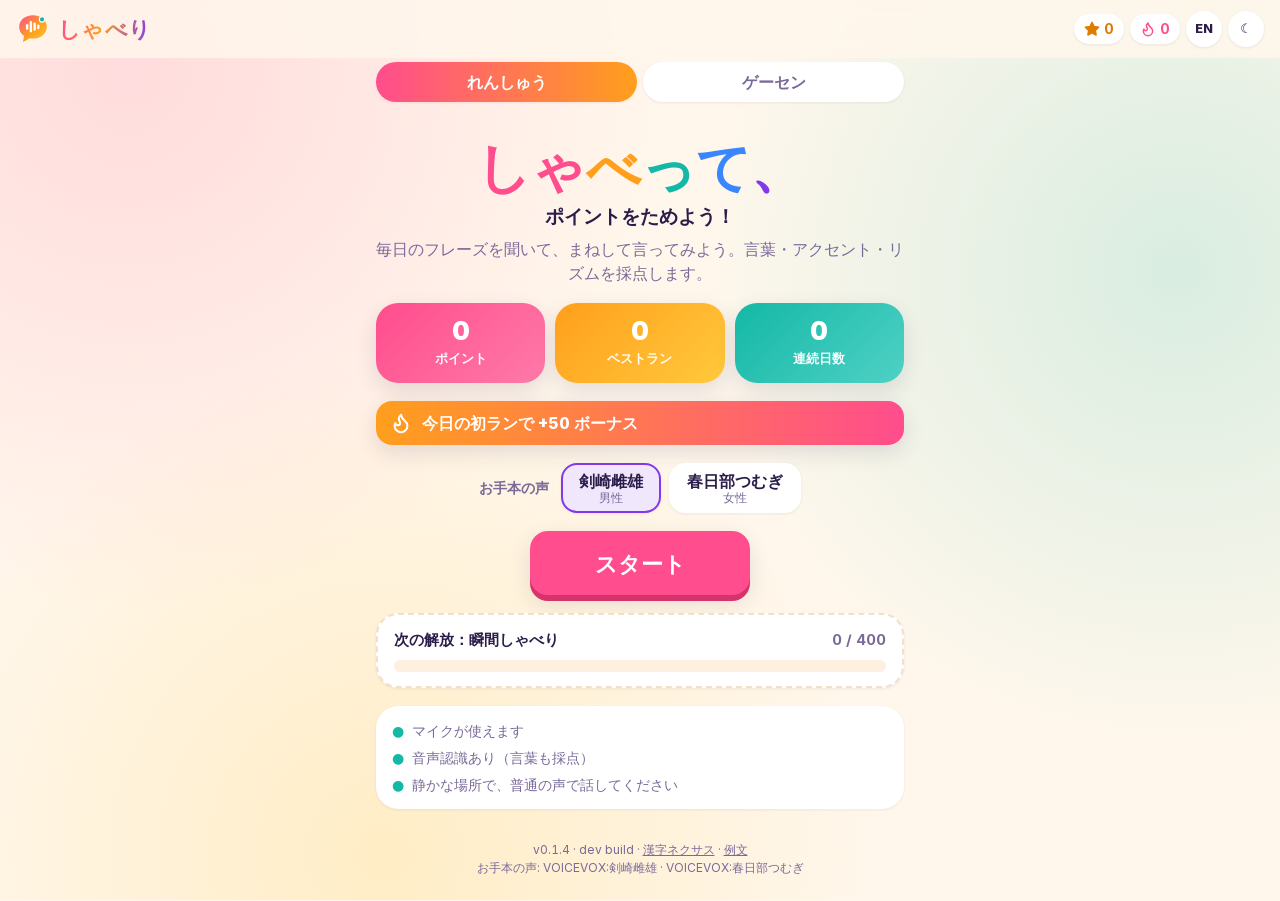
==== commit 389ec4a5: "v0.1.4: Speed levels with "too fast" / "too slow" buttons Four model speeds (6/7/8/9 morae/s). The p" ====
--- a/site/index.html
+++ b/site/index.html
@@ -107,6 +107,15 @@
           <span class="level" id="rec-level"></span>
         </button>
       </div>
+      <div class="speed-bar" id="speed-bar">
+        <button type="button" class="speed-btn" id="btn-too-fast" data-ja="速すぎる" data-en="Too fast">速すぎる</button>
+        <div class="speed-now" aria-live="polite">
+          <span class="speed-dots" id="speed-dots" aria-hidden="true"></span>
+          <b id="speed-name"></b>
+          <small id="speed-points"></small>
+        </div>
+        <button type="button" class="speed-btn" id="btn-too-slow" data-ja="遅すぎる" data-en="Too slow">遅すぎる</button>
+      </div>
       <p class="status" id="status" role="status"></p>
 
       <div class="result" id="result" hidden>
@@ -114,6 +123,7 @@
           <div class="grade" id="grade">S</div>
           <div class="result-score"><b id="result-total">0</b><span>/100</span></div>
         </div>
+        <p class="result-speed" id="result-speed"></p>
         <div class="bars" id="bars"></div>
         <p class="heard" id="heard" hidden></p>
         <ul class="tips" id="tips"></ul>
--- a/site/css/play.css
+++ b/site/css/play.css
@@ -505,3 +505,67 @@
   border-color: var(--purple);
   background: color-mix(in srgb, var(--purple) 12%, var(--bg-surface));
 }
+
+/* ================= SPEED ================= */
+.speed-bar {
+  display: grid;
+  grid-template-columns: 1fr auto 1fr;
+  align-items: center;
+  gap: 8px;
+}
+.speed-btn {
+  min-height: 44px;
+  padding: 0 10px;
+  border-radius: 14px;
+  font-weight: 800;
+  font-size: 0.9rem;
+  background: var(--bg-surface);
+  box-shadow: 0 4px 0 var(--border-color), var(--shadow-sm);
+  transition: transform 0.08s ease, box-shadow 0.08s ease;
+}
+.speed-btn:active {
+  transform: translateY(3px);
+  box-shadow: 0 1px 0 var(--border-color);
+}
+.speed-btn:disabled {
+  opacity: 0.4;
+  cursor: default;
+}
+#btn-too-fast { color: var(--blue); }
+#btn-too-slow { color: var(--pink); }
+.speed-now {
+  display: flex;
+  flex-direction: column;
+  align-items: center;
+  line-height: 1.25;
+  min-width: 7.5em;
+}
+.speed-now b {
+  font-size: 1.05rem;
+  font-weight: 900;
+}
+.speed-now small {
+  font-size: 0.72rem;
+  color: var(--text-muted);
+  white-space: nowrap;
+}
+.speed-dots {
+  display: flex;
+  gap: 4px;
+  margin-bottom: 2px;
+}
+.speed-dots i {
+  width: 18px;
+  height: 6px;
+  border-radius: 3px;
+  background: var(--border-color);
+}
+.speed-dots i.on { background: var(--teal); }
+[data-level='quick'] .speed-dots i.on { background: var(--orange); }
+[data-level='native'] .speed-dots i.on { background: var(--pink); }
+.result-speed {
+  text-align: center;
+  font-size: 0.85rem;
+  font-weight: 700;
+  color: var(--text-muted);
+}
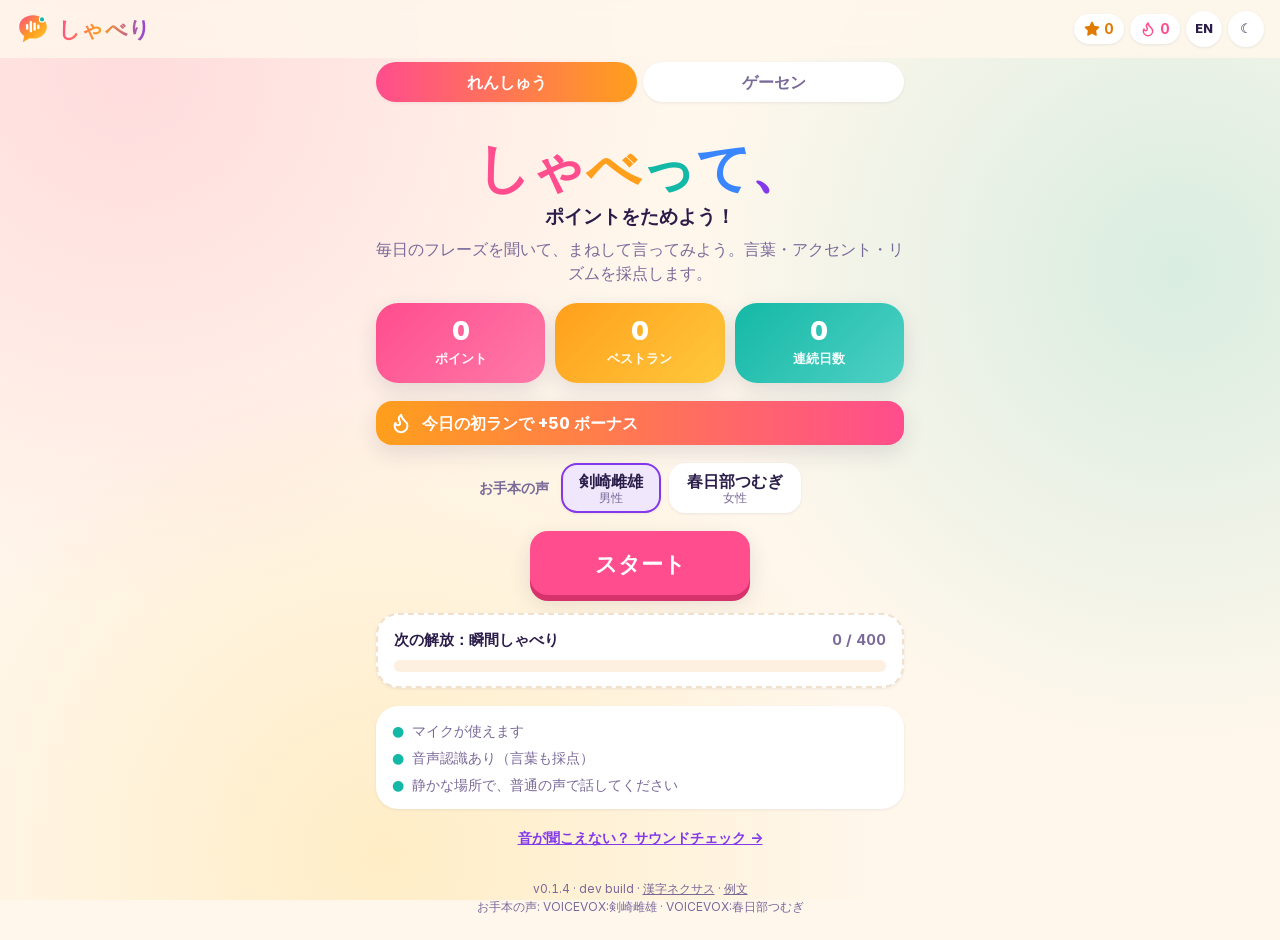
==== commit f0518b58: "Play the model voice as media; add a sound check page With one Bluetooth earbud in, an Android phone" ====
--- a/site/index.html
+++ b/site/index.html
@@ -77,6 +77,7 @@
       </a>
 
       <ul class="checks" id="checks"></ul>
+      <a class="sound-link" href="soundcheck.html" data-ja="音が聞こえない？ サウンドチェック →" data-en="Can't hear anything? Sound check →">音が聞こえない？ サウンドチェック →</a>
     </section>
 
     <!-- Play -->
--- a/site/css/play.css
+++ b/site/css/play.css
@@ -569,3 +569,11 @@
   font-weight: 700;
   color: var(--text-muted);
 }
+
+.sound-link {
+  align-self: center;
+  font-size: 0.88rem;
+  font-weight: 700;
+  color: var(--purple);
+}
+[data-theme='dark'] .sound-link { color: #c4a2ff; }
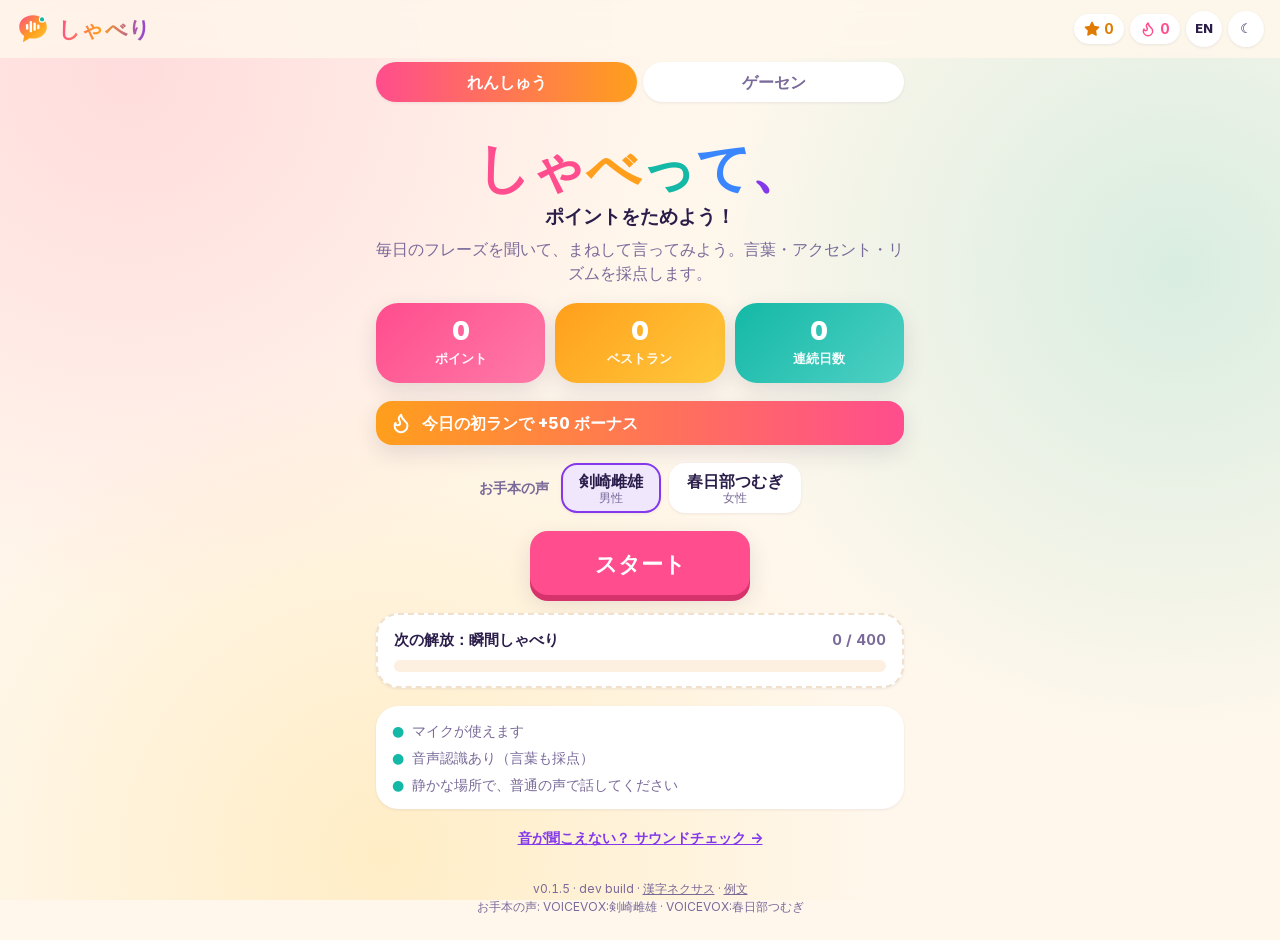
==== commit 3249434e: "v0.1.5: Ignore stray sounds around an attempt; replay and details on results A user's またあした scored 0" ====
--- a/site/index.html
+++ b/site/index.html
@@ -126,8 +126,16 @@
         </div>
         <p class="result-speed" id="result-speed"></p>
         <div class="bars" id="bars"></div>
+        <div class="replay-row">
+          <button type="button" class="replay-btn" id="btn-self" data-ja="▶ 自分の声" data-en="▶ Your voice">▶ 自分の声</button>
+          <button type="button" class="replay-btn" id="btn-model-again" data-ja="▶ お手本" data-en="▶ Model">▶ お手本</button>
+        </div>
         <p class="heard" id="heard" hidden></p>
         <ul class="tips" id="tips"></ul>
+        <details class="details">
+          <summary data-ja="くわしく" data-en="Details">くわしく</summary>
+          <p id="details"></p>
+        </details>
         <div class="result-actions">
           <button type="button" class="big-btn btn-soft" id="btn-retry" data-ja="もう一回" data-en="Try again">もう一回</button>
           <button type="button" class="big-btn btn-go" id="btn-next"><span data-ja="次へ" data-en="Next">次へ</span> <small id="next-points"></small></button>
--- a/site/css/play.css
+++ b/site/css/play.css
@@ -577,3 +577,34 @@
   color: var(--purple);
 }
 [data-theme='dark'] .sound-link { color: #c4a2ff; }
+
+/* ================= REPLAY + DETAILS ================= */
+.replay-row {
+  display: flex;
+  justify-content: center;
+  gap: 10px;
+}
+.replay-btn {
+  padding: 8px 16px;
+  border-radius: 999px;
+  font-weight: 800;
+  font-size: 0.9rem;
+  background: var(--bg-elevated);
+  color: var(--text-main);
+}
+#btn-self { color: var(--purple); }
+#btn-model-again { color: var(--blue); }
+[data-theme='dark'] #btn-self { color: #c4a2ff; }
+[data-theme='dark'] #btn-model-again { color: #8fb8ff; }
+.details summary {
+  cursor: pointer;
+  font-size: 0.85rem;
+  font-weight: 700;
+  color: var(--text-muted);
+}
+.details p {
+  margin-top: 6px;
+  font-size: 0.8rem;
+  color: var(--text-muted);
+  overflow-wrap: anywhere;
+}
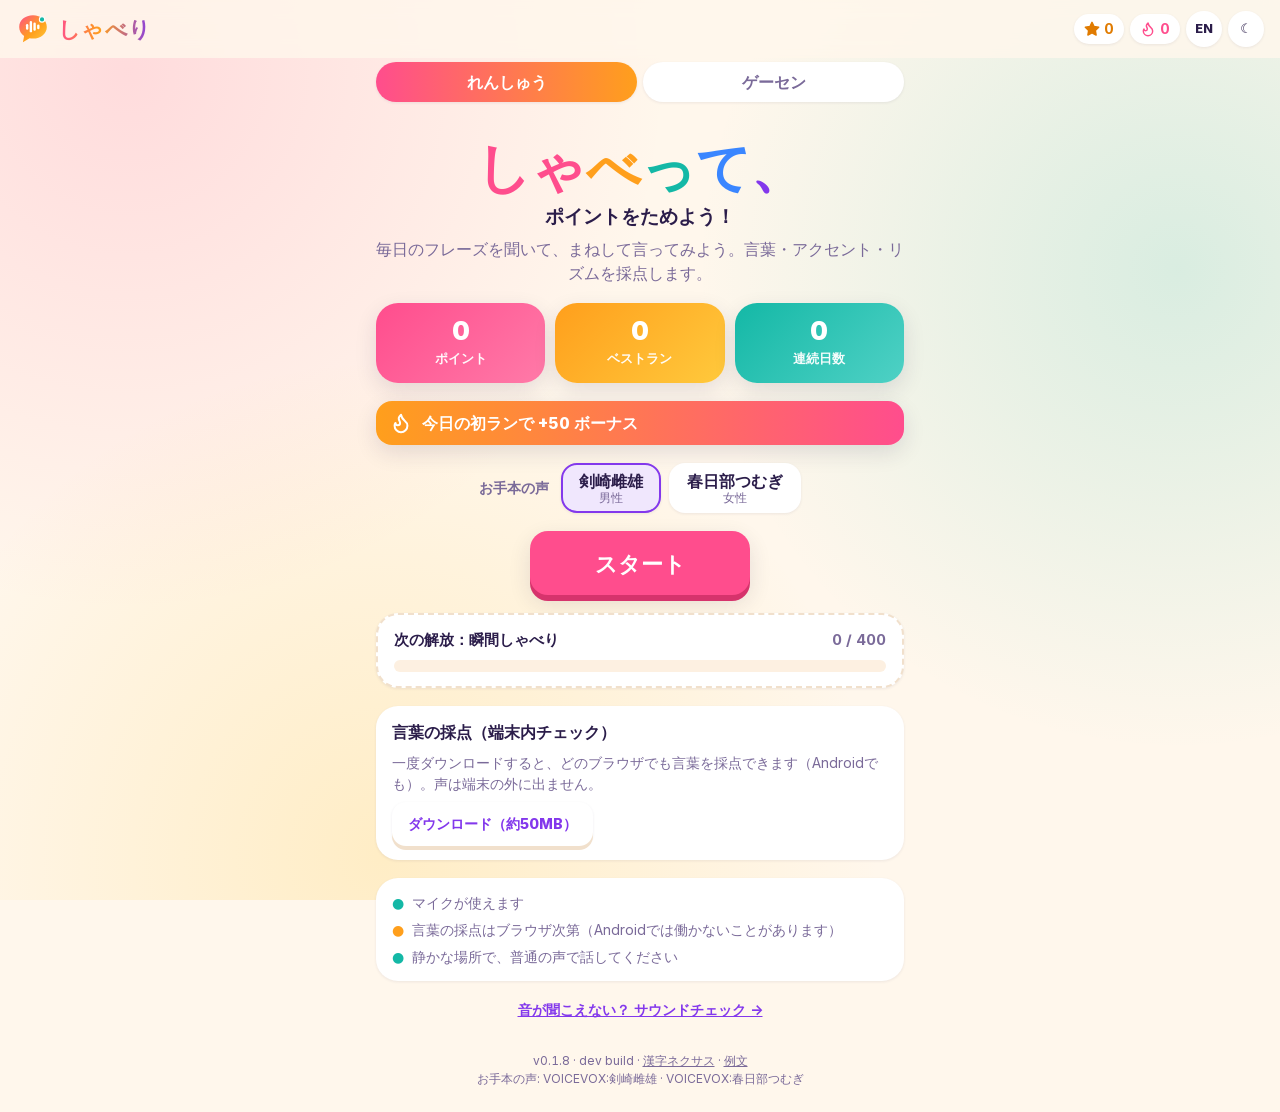
==== commit 182bdef2: "v0.1.8: On-device word scoring (Whisper tiny, optional download) Android's speech recognition can't " ====
--- a/site/index.html
+++ b/site/index.html
@@ -75,6 +75,16 @@
         <span class="goal-head"><b id="goal-title"></b><span id="goal-count"></span></span>
         <span class="goal-track"><span class="goal-fill" id="goal-fill"></span></span>
       </a>
+
+      <section class="words-card" id="words-card" data-state="off">
+        <b data-ja="言葉の採点（端末内チェック）" data-en="Word scoring on this device">言葉の採点（端末内チェック）</b>
+        <p data-ja="一度ダウンロードすると、どのブラウザでも言葉を採点できます（Androidでも）。声は端末の外に出ません。" data-en="Download once to score your words in any browser, Android included. Your voice never leaves the device.">一度ダウンロードすると、どのブラウザでも言葉を採点できます（Androidでも）。声は端末の外に出ません。</p>
+        <span class="words-track" id="words-track" hidden><span class="words-fill" id="words-fill"></span></span>
+        <div class="words-row">
+          <button type="button" class="speed-btn" id="btn-words"></button>
+          <small id="words-status" role="status"></small>
+        </div>
+      </section>
 
       <ul class="checks" id="checks"></ul>
       <a class="sound-link" href="soundcheck.html" data-ja="音が聞こえない？ サウンドチェック →" data-en="Can't hear anything? Sound check →">音が聞こえない？ サウンドチェック →</a>
--- a/site/css/play.css
+++ b/site/css/play.css
@@ -608,3 +608,45 @@
   color: var(--text-muted);
   overflow-wrap: anywhere;
 }
+
+/* ================= ON-DEVICE WORDS ================= */
+.words-card {
+  display: flex;
+  flex-direction: column;
+  gap: 8px;
+  padding: 14px 16px;
+  border-radius: var(--radius);
+  background: var(--bg-surface);
+  box-shadow: var(--shadow-sm);
+}
+.words-card p {
+  font-size: 0.88rem;
+  color: var(--text-muted);
+}
+.words-row {
+  display: flex;
+  align-items: center;
+  flex-wrap: wrap;
+  gap: 8px 12px;
+}
+.words-row small {
+  color: var(--text-muted);
+  font-size: 0.8rem;
+}
+#btn-words { color: var(--purple); padding: 0 16px; }
+[data-theme='dark'] #btn-words { color: #c4a2ff; }
+.words-card[data-state='ready'] { border: 2px solid var(--teal); }
+.words-track {
+  display: block;
+  height: 8px;
+  border-radius: 999px;
+  background: var(--bg-elevated);
+  overflow: hidden;
+}
+.words-fill {
+  display: block;
+  height: 100%;
+  width: 0;
+  background: linear-gradient(90deg, var(--purple), var(--teal));
+  transition: width 0.3s ease;
+}
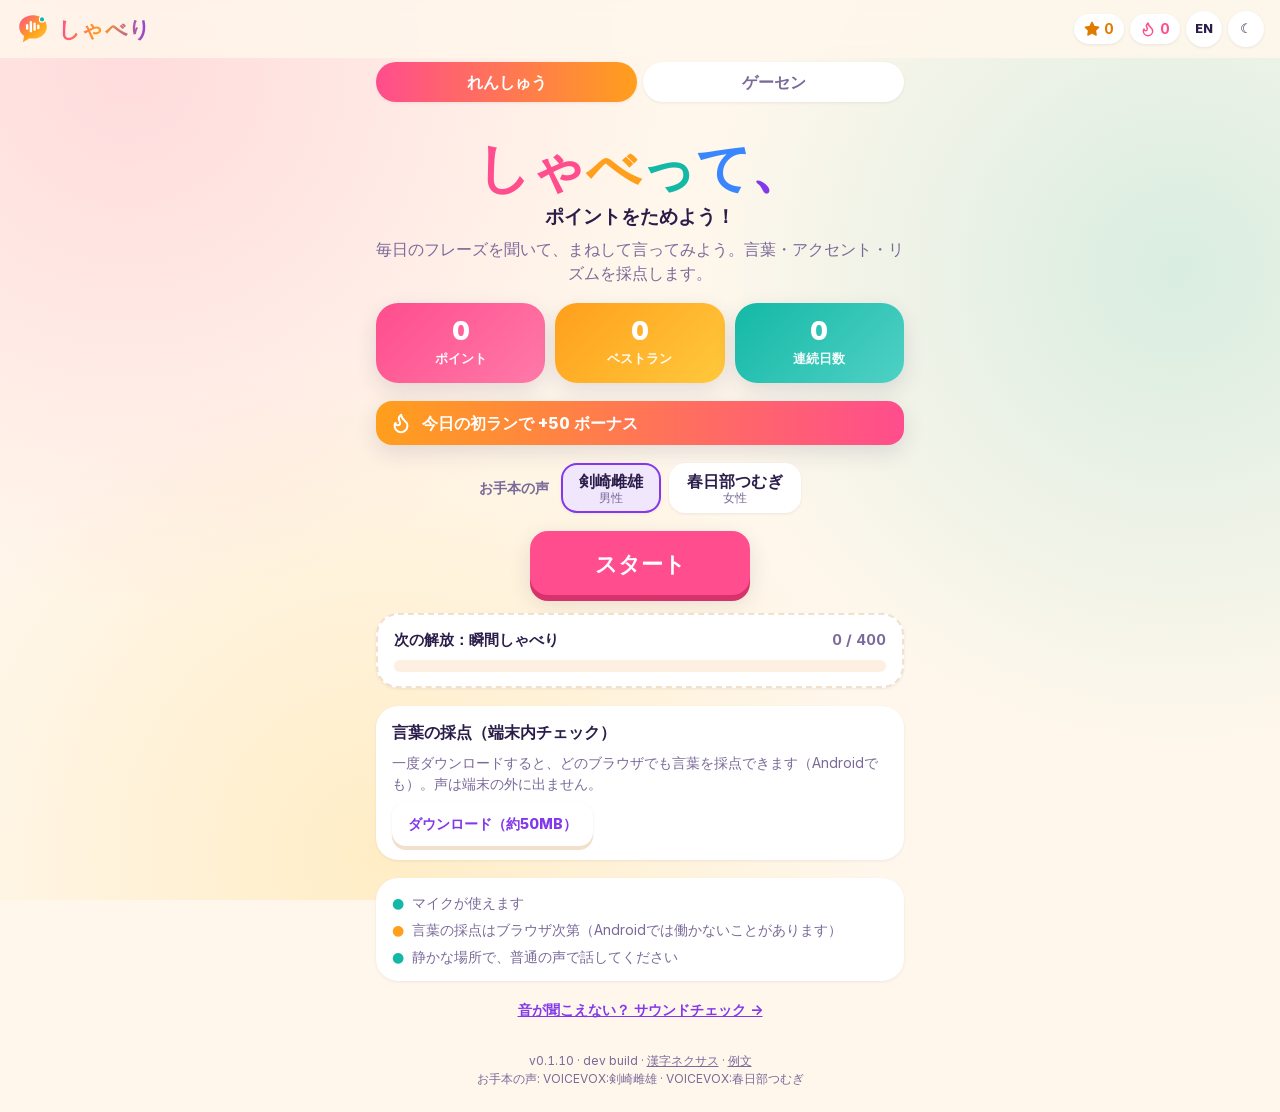
==== commit 2623148f: "v0.1.10: Playtest fixes (は reading, Brave recognition, live graph, Groove 4/4 + stories) - Phrase au" ====
--- a/site/index.html
+++ b/site/index.html
@@ -21,10 +21,10 @@
 <body>
 
   <header id="top-bar">
-    <div class="brand">
+    <a class="brand" href="index.html" aria-label="しゃべり ホーム / Home">
       <img class="brand-badge" src="icon.svg" alt="">
       <span class="brand-title">しゃべり</span>
-    </div>
+    </a>
     <div class="top-stats">
       <span class="pill pill-points" id="hud-points" title="Points"><svg class="pill-ico" viewBox="0 0 24 24" fill="none" stroke="currentColor" stroke-width="2.2" stroke-linecap="round" stroke-linejoin="round" aria-hidden="true"><path d="M12 2l3.09 6.26L22 9.27l-5 4.87 1.18 6.88L12 17.77l-6.18 3.25L7 14.14 2 9.27l6.91-1.01L12 2z"/></svg> <b>0</b></span>
       <span class="pill pill-streak" id="hud-streak" title="Streak"><svg class="pill-ico" viewBox="0 0 24 24" fill="none" stroke="currentColor" stroke-width="2.2" stroke-linecap="round" stroke-linejoin="round" aria-hidden="true"><path d="M8.5 14.5A2.5 2.5 0 0 0 11 12c0-1.38-.5-2-1-3-1.072-2.143-.224-4.054 2-6 .5 2.5 2 4.9 4 6.5 2 1.6 3 3.5 3 5.5a7 7 0 1 1-14 0c0-1.153.433-2.294 1-3a2.5 2.5 0 0 0 2.5 2.5z"/></svg> <b>0</b></span>
--- a/site/css/base.css
+++ b/site/css/base.css
@@ -120,6 +120,9 @@
 }
 
 .brand {
+  color: inherit;
+  text-decoration: none;
+  border-radius: 12px;
   display: flex;
   align-items: center;
   gap: 8px;
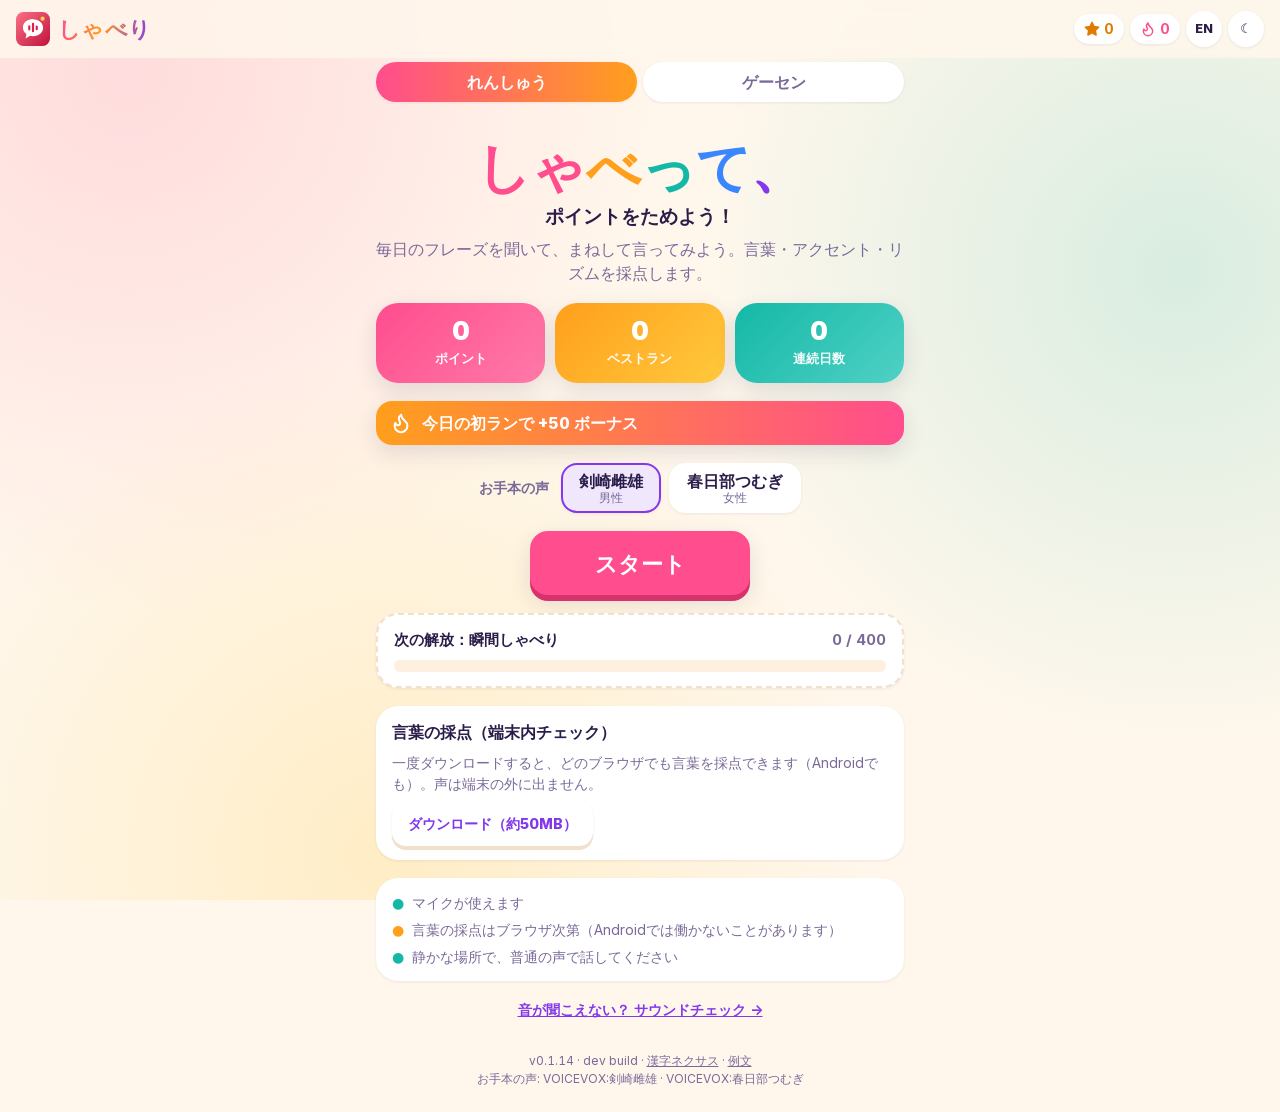
==== commit 86faf72f: "v0.1.14: new emblem Shaberi's emblem: a raised speech bubble holding a voice waveform, with a gold p" ====
--- a/site/index.html
+++ b/site/index.html
@@ -4,7 +4,7 @@
   <meta charset="UTF-8">
   <meta name="viewport" content="width=device-width, initial-scale=1.0, viewport-fit=cover">
   <title>しゃべり Shaberi</title>
-  <link rel="icon" type="image/svg+xml" href="icon.svg">
+  <link rel="icon" type="image/svg+xml" href="favicon.svg">
   <link rel="manifest" href="manifest.webmanifest">
   <link rel="apple-touch-icon" href="icons/apple-touch-icon.png">
   <meta name="theme-color" content="#fff7ec" media="(prefers-color-scheme: light)">
@@ -22,7 +22,7 @@
 
   <header id="top-bar">
     <a class="brand" href="index.html" aria-label="しゃべり ホーム / Home">
-      <img class="brand-badge" src="icon.svg" alt="">
+      <img class="brand-badge" src="favicon.svg" alt="">
       <span class="brand-title">しゃべり</span>
     </a>
     <div class="top-stats">
